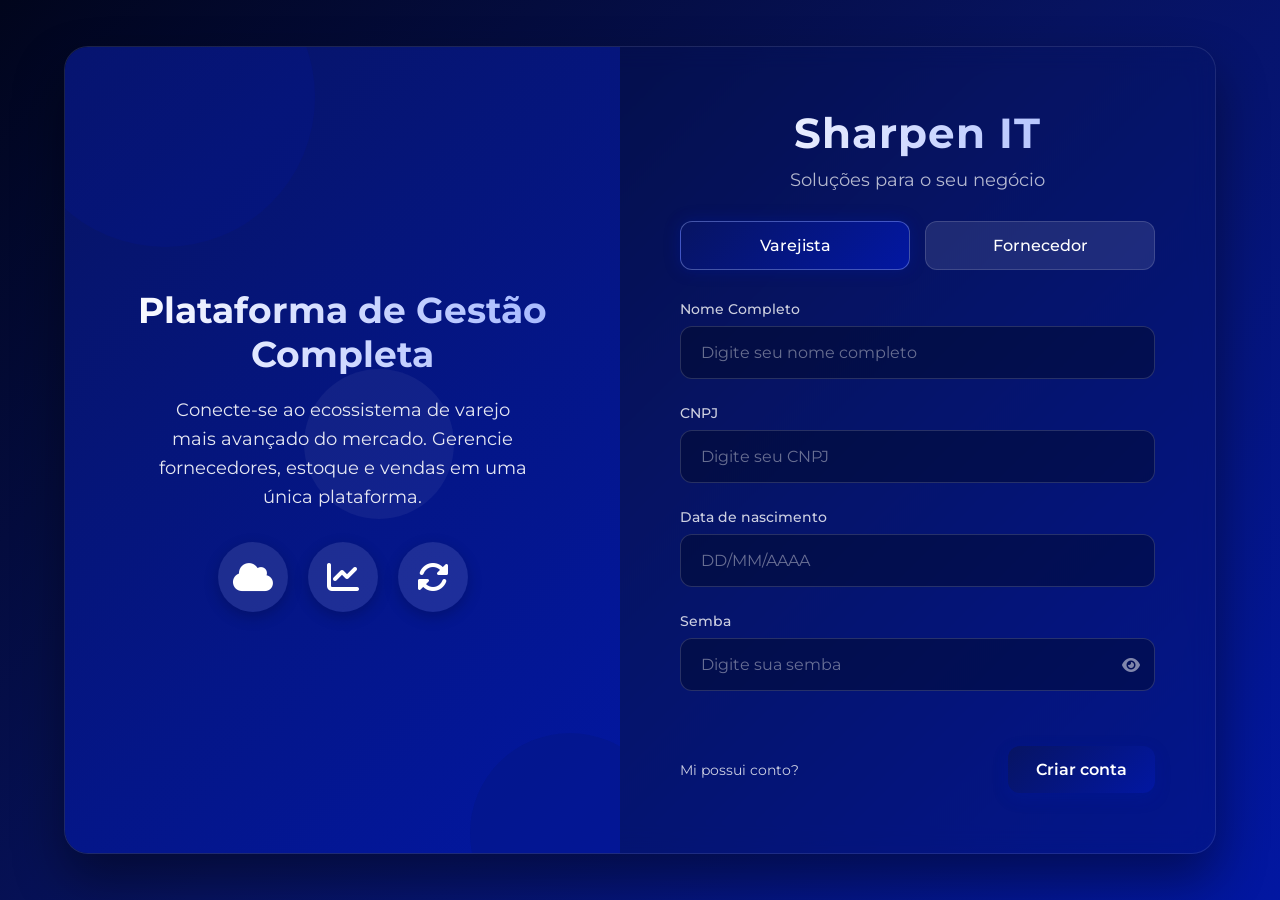
==== frontend/cadastro/cadastro.html @ 9fa380bb "Fase 1 PROT - Subindo a nova infro do projeto e organizando as pastas" ====
<!DOCTYPE html>
<html lang="pt-BR">
<head>
    <meta charset="UTF-8">
    <meta name="viewport" content="width=device-width, initial-scale=1.0">
    <title>Sharpen IT - Login</title>
    <link href="https://fonts.googleapis.com/css2?family=Montserrat:wght@400;500;600;700&display=swap" rel="stylesheet">
    <link rel="stylesheet" href="https://cdnjs.cloudflare.com/ajax/libs/font-awesome/6.4.0/css/all.min.css">
    <style>
        * {
            margin: 0;
            padding: 0;
            box-sizing: border-box;
            font-family: 'Montserrat', sans-serif;
        }
        
        body {
            background: linear-gradient(135deg, #01051C 0%, #071360 50%, #0217A2 100%);
            height: 100vh;
            display: flex;
            justify-content: center;
            align-items: center;
            color: white;
            overflow: hidden;
        }
        
        .container {
            display: flex;
            width: 90%;
            max-width: 1200px;
            min-height: 80vh;
            background: rgba(7, 20, 99, 0.25);
            backdrop-filter: blur(12px);
            border-radius: 24px;
            border: 1px solid rgba(255, 255, 255, 0.1);
            box-shadow: 0 25px 50px rgba(0, 0, 0, 0.4);
            overflow: hidden;
        }
        
        .image-section {
            flex: 1;
            background: linear-gradient(135deg, #071463 0%, #0217A2 100%);
            display: flex;
            flex-direction: column;
            justify-content: center;
            align-items: center;
            padding: 40px;
            position: relative;
            overflow: hidden;
        }
        
        .image-content {
            text-align: center;
            z-index: 2;
        }
        
        .image-section h2 {
            font-size: 36px;
            margin-bottom: 20px;
            background: linear-gradient(to right, #ffffff, #a1b5ff);
            -webkit-background-clip: text;
            background-clip: text;
            color: transparent;
        }
        
        .image-section p {
            font-size: 18px;
            max-width: 80%;
            margin: 0 auto 30px;
            line-height: 1.6;
            color: rgba(255, 255, 255, 0.9);
        }
        
        .tech-icons {
            display: flex;
            justify-content: center;
            gap: 20px;
            margin-top: 30px;
        }
        
        .tech-icon {
            width: 70px;
            height: 70px;
            background: rgba(255, 255, 255, 0.1);
            border-radius: 50%;
            display: flex;
            align-items: center;
            justify-content: center;
            font-size: 32px;
            color: white;
            box-shadow: 0 5px 15px rgba(0, 0, 0, 0.2);
        }
        
        .decoration-circle {
            position: absolute;
            border-radius: 50%;
        }
        
        .circle-1 {
            width: 300px;
            height: 300px;
            background: rgba(2, 23, 162, 0.2);
            top: -100px;
            left: -50px;
        }
        
        .circle-2 {
            width: 200px;
            height: 200px;
            background: rgba(7, 20, 99, 0.2);
            bottom: -80px;
            right: -50px;
        }
        
        .circle-3 {
            width: 150px;
            height: 150px;
            background: rgba(255, 255, 255, 0.05);
            top: 40%;
            right: 30%;
        }
        
        .form-section {
            flex: 1;
            padding: 60px;
            display: flex;
            flex-direction: column;
            justify-content: center;
        }
        
        .header {
            text-align: center;
            margin-bottom: 30px;
        }
        
        .logo {
            font-size: 42px;
            font-weight: 700;
            margin-bottom: 10px;
            background: linear-gradient(to right, #ffffff, #a1b5ff);
            -webkit-background-clip: text;
            background-clip: text;
            color: transparent;
            letter-spacing: 1px;
        }
        
        .tagline {
            color: rgba(255, 255, 255, 0.7);
            font-size: 18px;
            margin-top: 5px;
        }
        
        .user-type {
            display: flex;
            gap: 15px;
            margin-bottom: 30px;
        }
        
        .user-btn {
            flex: 1;
            padding: 14px 0;
            background: rgba(255, 255, 255, 0.1);
            border: 1px solid rgba(255, 255, 255, 0.15);
            border-radius: 12px;
            color: white;
            font-weight: 500;
            font-size: 16px;
            cursor: pointer;
            transition: all 0.3s ease;
        }
        
        .user-btn:hover {
            background: rgba(255, 255, 255, 0.2);
        }
        
        .user-btn.active {
            background: linear-gradient(135deg, #071463 0%, #0217A2 100%);
            border-color: rgba(161, 181, 255, 0.4);
            box-shadow: 0 0 15px rgba(2, 23, 162, 0.4);
        }
        
        .form-group {
            margin-bottom: 25px;
            position: relative;
        }
        
        .form-group label {
            display: block;
            margin-bottom: 8px;
            font-weight: 500;
            font-size: 14px;
            color: rgba(255, 255, 255, 0.8);
        }
        
        .input-field {
            width: 100%;
            padding: 16px 20px;
            background: rgba(1, 5, 28, 0.4);
            border: 1px solid rgba(255, 255, 255, 0.15);
            border-radius: 12px;
            color: white;
            font-size: 16px;
            transition: all 0.3s ease;
        }
        
        .input-field:focus {
            outline: none;
            border-color: rgba(161, 181, 255, 0.6);
            box-shadow: 0 0 15px rgba(2, 23, 162, 0.3);
        }
        
        .input-field::placeholder {
            color: rgba(255, 255, 255, 0.4);
        }
        
        .password-container {
            position: relative;
        }
        
        .toggle-password {
            position: absolute;
            right: 15px;
            top: 50%;
            transform: translateY(-50%);
            color: rgba(255, 255, 255, 0.5);
            cursor: pointer;
        }
        
        .action-row {
            display: flex;
            justify-content: space-between;
            align-items: center;
            margin-top: 30px;
        }
        
        .account-question {
            font-size: 14px;
            color: rgba(255, 255, 255, 0.8);
        }
        
        .create-account-btn {
            background: linear-gradient(135deg, #071463 0%, #0217A2 100%);
            color: white;
            border: none;
            border-radius: 12px;
            padding: 14px 28px;
            font-weight: 600;
            font-size: 16px;
            cursor: pointer;
            transition: all 0.3s ease;
            box-shadow: 0 5px 15px rgba(2, 23, 162, 0.3);
        }
        
        .create-account-btn:hover {
            transform: translateY(-2px);
            box-shadow: 0 8px 20px rgba(2, 23, 162, 0.4);
        }
        
        .create-account-btn:active {
            transform: translateY(1px);
        }
        
        @media (max-width: 992px) {
            .container {
                flex-direction: column;
                max-width: 500px;
                min-height: auto;
            }
            
            .image-section {
                padding: 30px;
            }
            
            .image-section h2 {
                font-size: 28px;
            }
            
            .form-section {
                padding: 40px;
            }
        }
        
        @media (max-width: 480px) {
            .container {
                width: 95%;
                margin: 20px;
            }
            
            .image-section {
                padding: 20px;
            }
            
            .form-section {
                padding: 30px 20px;
            }
            
            .logo {
                font-size: 36px;
            }
            
            .user-type {
                flex-direction: column;
                gap: 10px;
            }
            
            .action-row {
                flex-direction: column;
                gap: 20px;
                align-items: flex-start;
            }
        }
    </style>
</head>
<body>
    <div class="container">
        <div class="image-section">
            <div class="decoration-circle circle-1"></div>
            <div class="decoration-circle circle-2"></div>
            <div class="decoration-circle circle-3"></div>
            
            <div class="image-content">
                <h2>Plataforma de Gestão Completa</h2>
                <p>Conecte-se ao ecossistema de varejo mais avançado do mercado. Gerencie fornecedores, estoque e vendas em uma única plataforma.</p>
                
                <div class="tech-icons">
                    <div class="tech-icon"><i class="fas fa-cloud"></i></div>
                    <div class="tech-icon"><i class="fas fa-chart-line"></i></div>
                    <div class="tech-icon"><i class="fas fa-sync-alt"></i></div>
                </div>
            </div>
        </div>
        
        <div class="form-section">
            <div class="header">
                <div class="logo">Sharpen IT</div>
                <div class="tagline">Soluções para o seu negócio</div>
            </div>
            
            <div class="user-type">
                <button class="user-btn active">Varejista</button>
                <button class="user-btn">Fornecedor</button>
            </div>
            
            <div class="form-group">
                <label for="fullname">Nome Completo</label>
                <input type="text" id="fullname" class="input-field" placeholder="Digite seu nome completo">
            </div>
            
            <div class="form-group">
                <label for="cnpj">CNPJ</label>
                <input type="text" id="cnpj" class="input-field" placeholder="Digite seu CNPJ">
            </div>
            
            <div class="form-group">
                <label for="birthdate">Data de nascimento</label>
                <input type="text" id="birthdate" class="input-field" placeholder="DD/MM/AAAA">
            </div>
            
            <div class="form-group">
                <label for="password">Semba</label>
                <div class="password-container">
                    <input type="password" id="password" class="input-field" placeholder="Digite sua semba">
                    <i class="toggle-password fas fa-eye"></i>
                </div>
            </div>
            
            <div class="action-row">
                <div class="account-question">Mi possui conto?</div>
                <button class="create-account-btn">Criar conta</button>
            </div>
        </div>
    </div>
    
    <script>
        // Toggle password visibility
        document.querySelector('.toggle-password').addEventListener('click', function() {
            const passwordField = document.getElementById('password');
            const type = passwordField.getAttribute('type') === 'password' ? 'text' : 'password';
            passwordField.setAttribute('type', type);
            this.classList.toggle('fa-eye');
            this.classList.toggle('fa-eye-slash');
        });
        
        // Toggle user type buttons
        const userButtons = document.querySelectorAll('.user-btn');
        userButtons.forEach(button => {
            button.addEventListener('click', function() {
                userButtons.forEach(btn => btn.classList.remove('active'));
                this.classList.add('active');
            });
        });
        
        // Formatar CNPJ
        document.getElementById('cnpj').addEventListener('input', function(e) {
            let value = e.target.value.replace(/\D/g, '');
            
            if (value.length > 14) {
                value = value.substring(0, 14);
            }
            
            if (value.length > 12) {
                value = value.replace(/^(\d{2})(\d{3})(\d{3})(\d{4})(\d{2}).*/, '$1.$2.$3/$4-$5');
            } else if (value.length > 8) {
                value = value.replace(/^(\d{2})(\d{3})(\d{3})(\d{4}).*/, '$1.$2.$3/$4');
            } else if (value.length > 5) {
                value = value.replace(/^(\d{2})(\d{3})(\d{3}).*/, '$1.$2.$3');
            } else if (value.length > 2) {
                value = value.replace(/^(\d{2})(\d{3}).*/, '$1.$2');
            }
            
            e.target.value = value;
        });
        
        // Formatar data de nascimento
        document.getElementById('birthdate').addEventListener('input', function(e) {
            let value = e.target.value.replace(/\D/g, '');
            
            if (value.length > 8) {
                value = value.substring(0, 8);
            }
            
            if (value.length > 4) {
                value = value.replace(/^(\d{2})(\d{2})(\d{4}).*/, '$1/$2/$3');
            } else if (value.length > 2) {
                value = value.replace(/^(\d{2})(\d{2}).*/, '$1/$2');
            }
            
            e.target.value = value;
        });
    </script>
</body>
</html>
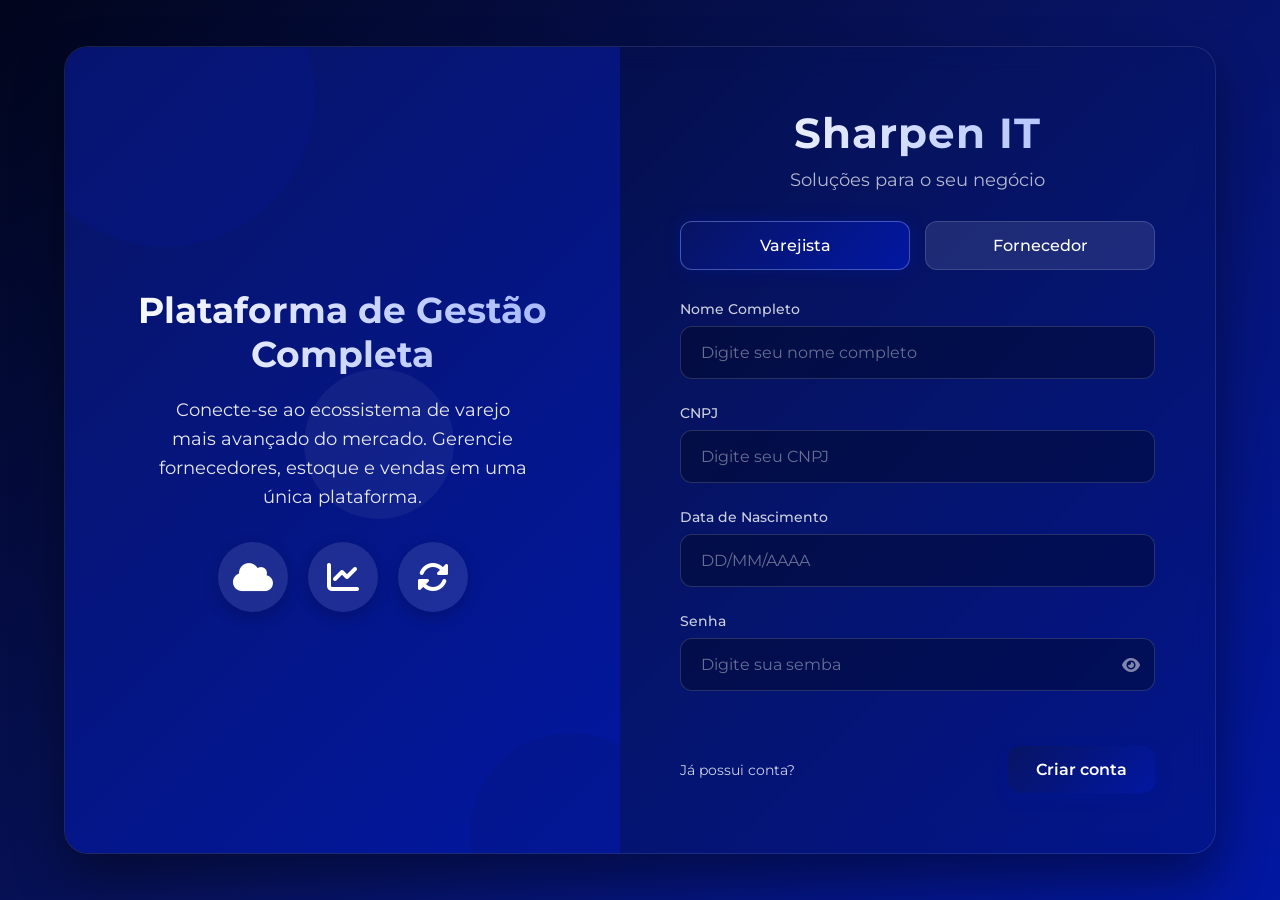
==== commit fbe4a37b: "Fase 1 PROT - Correções do cadastro e subindo novas imagens" ====
--- a/frontend/cadastro/cadastro.html
+++ b/frontend/cadastro/cadastro.html
@@ -3,7 +3,10 @@
 <head>
     <meta charset="UTF-8">
     <meta name="viewport" content="width=device-width, initial-scale=1.0">
-    <title>Sharpen IT - Login</title>
+    <title>Login</title>
+
+    <link rel="icon" type="image/png" href="./assets/favicon.png"/>
+
     <link href="https://fonts.googleapis.com/css2?family=Montserrat:wght@400;500;600;700&display=swap" rel="stylesheet">
     <link rel="stylesheet" href="https://cdnjs.cloudflare.com/ajax/libs/font-awesome/6.4.0/css/all.min.css">
     <style>
@@ -352,12 +355,12 @@
             </div>
             
             <div class="form-group">
-                <label for="birthdate">Data de nascimento</label>
+                <label for="birthdate">Data de Nascimento</label>
                 <input type="text" id="birthdate" class="input-field" placeholder="DD/MM/AAAA">
             </div>
             
             <div class="form-group">
-                <label for="password">Semba</label>
+                <label for="password">Senha</label>
                 <div class="password-container">
                     <input type="password" id="password" class="input-field" placeholder="Digite sua semba">
                     <i class="toggle-password fas fa-eye"></i>
@@ -365,7 +368,7 @@
             </div>
             
             <div class="action-row">
-                <div class="account-question">Mi possui conto?</div>
+                <div class="account-question">Já possui conta?</div>
                 <button class="create-account-btn">Criar conta</button>
             </div>
         </div>
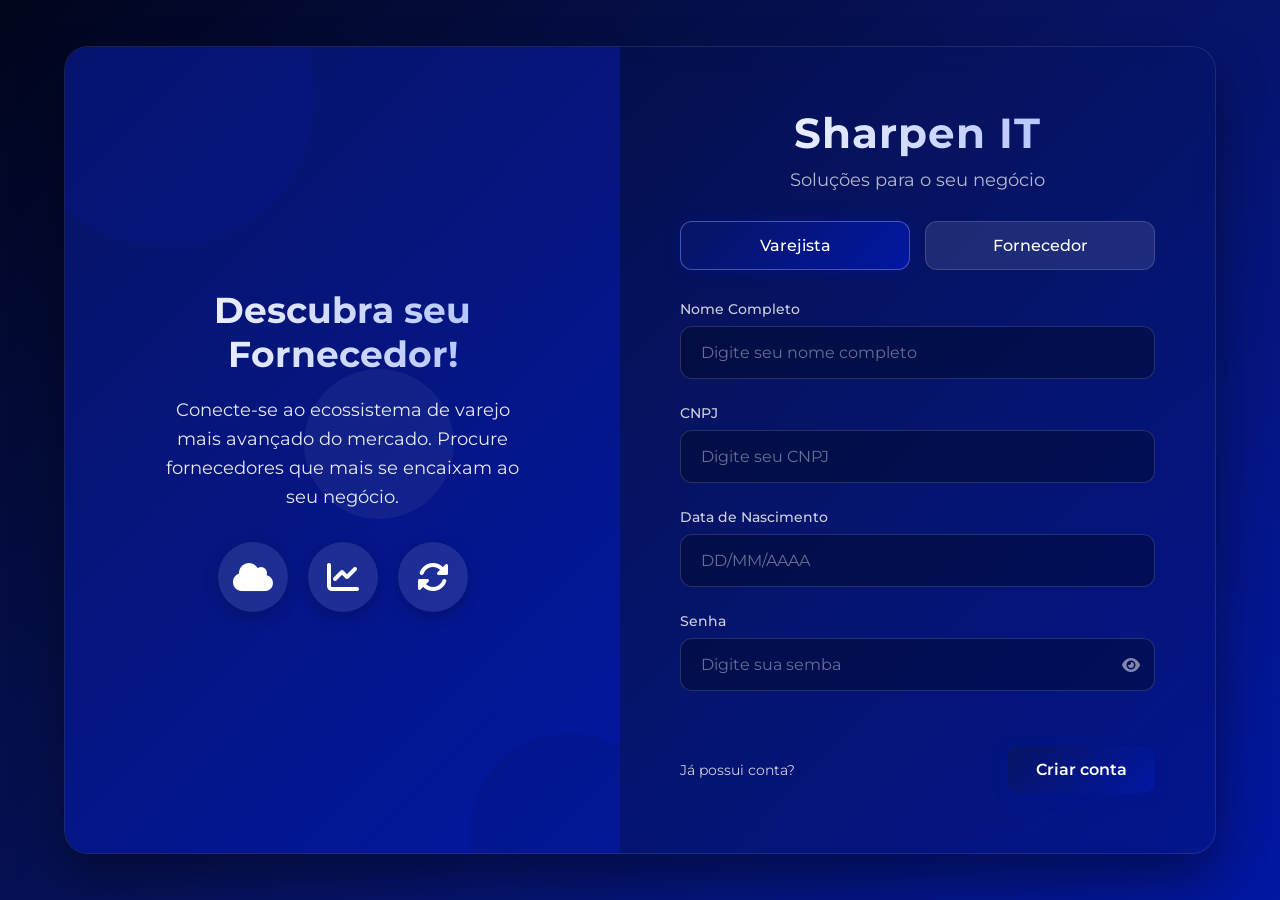
==== commit 6adc0ce2: "Fase 1 PROT - Separando o css e js do cadastro" ====
--- a/frontend/cadastro/cadastro.html
+++ b/frontend/cadastro/cadastro.html
@@ -4,315 +4,11 @@
     <meta charset="UTF-8">
     <meta name="viewport" content="width=device-width, initial-scale=1.0">
     <title>Login</title>
-
-    <link rel="icon" type="image/png" href="./assets/favicon.png"/>
-
+    <link rel="icon" type="image/png" href="assets/imagens/favicon.png"/>
     <link href="https://fonts.googleapis.com/css2?family=Montserrat:wght@400;500;600;700&display=swap" rel="stylesheet">
     <link rel="stylesheet" href="https://cdnjs.cloudflare.com/ajax/libs/font-awesome/6.4.0/css/all.min.css">
-    <style>
-        * {
-            margin: 0;
-            padding: 0;
-            box-sizing: border-box;
-            font-family: 'Montserrat', sans-serif;
-        }
-        
-        body {
-            background: linear-gradient(135deg, #01051C 0%, #071360 50%, #0217A2 100%);
-            height: 100vh;
-            display: flex;
-            justify-content: center;
-            align-items: center;
-            color: white;
-            overflow: hidden;
-        }
-        
-        .container {
-            display: flex;
-            width: 90%;
-            max-width: 1200px;
-            min-height: 80vh;
-            background: rgba(7, 20, 99, 0.25);
-            backdrop-filter: blur(12px);
-            border-radius: 24px;
-            border: 1px solid rgba(255, 255, 255, 0.1);
-            box-shadow: 0 25px 50px rgba(0, 0, 0, 0.4);
-            overflow: hidden;
-        }
-        
-        .image-section {
-            flex: 1;
-            background: linear-gradient(135deg, #071463 0%, #0217A2 100%);
-            display: flex;
-            flex-direction: column;
-            justify-content: center;
-            align-items: center;
-            padding: 40px;
-            position: relative;
-            overflow: hidden;
-        }
-        
-        .image-content {
-            text-align: center;
-            z-index: 2;
-        }
-        
-        .image-section h2 {
-            font-size: 36px;
-            margin-bottom: 20px;
-            background: linear-gradient(to right, #ffffff, #a1b5ff);
-            -webkit-background-clip: text;
-            background-clip: text;
-            color: transparent;
-        }
-        
-        .image-section p {
-            font-size: 18px;
-            max-width: 80%;
-            margin: 0 auto 30px;
-            line-height: 1.6;
-            color: rgba(255, 255, 255, 0.9);
-        }
-        
-        .tech-icons {
-            display: flex;
-            justify-content: center;
-            gap: 20px;
-            margin-top: 30px;
-        }
-        
-        .tech-icon {
-            width: 70px;
-            height: 70px;
-            background: rgba(255, 255, 255, 0.1);
-            border-radius: 50%;
-            display: flex;
-            align-items: center;
-            justify-content: center;
-            font-size: 32px;
-            color: white;
-            box-shadow: 0 5px 15px rgba(0, 0, 0, 0.2);
-        }
-        
-        .decoration-circle {
-            position: absolute;
-            border-radius: 50%;
-        }
-        
-        .circle-1 {
-            width: 300px;
-            height: 300px;
-            background: rgba(2, 23, 162, 0.2);
-            top: -100px;
-            left: -50px;
-        }
-        
-        .circle-2 {
-            width: 200px;
-            height: 200px;
-            background: rgba(7, 20, 99, 0.2);
-            bottom: -80px;
-            right: -50px;
-        }
-        
-        .circle-3 {
-            width: 150px;
-            height: 150px;
-            background: rgba(255, 255, 255, 0.05);
-            top: 40%;
-            right: 30%;
-        }
-        
-        .form-section {
-            flex: 1;
-            padding: 60px;
-            display: flex;
-            flex-direction: column;
-            justify-content: center;
-        }
-        
-        .header {
-            text-align: center;
-            margin-bottom: 30px;
-        }
-        
-        .logo {
-            font-size: 42px;
-            font-weight: 700;
-            margin-bottom: 10px;
-            background: linear-gradient(to right, #ffffff, #a1b5ff);
-            -webkit-background-clip: text;
-            background-clip: text;
-            color: transparent;
-            letter-spacing: 1px;
-        }
-        
-        .tagline {
-            color: rgba(255, 255, 255, 0.7);
-            font-size: 18px;
-            margin-top: 5px;
-        }
-        
-        .user-type {
-            display: flex;
-            gap: 15px;
-            margin-bottom: 30px;
-        }
-        
-        .user-btn {
-            flex: 1;
-            padding: 14px 0;
-            background: rgba(255, 255, 255, 0.1);
-            border: 1px solid rgba(255, 255, 255, 0.15);
-            border-radius: 12px;
-            color: white;
-            font-weight: 500;
-            font-size: 16px;
-            cursor: pointer;
-            transition: all 0.3s ease;
-        }
-        
-        .user-btn:hover {
-            background: rgba(255, 255, 255, 0.2);
-        }
-        
-        .user-btn.active {
-            background: linear-gradient(135deg, #071463 0%, #0217A2 100%);
-            border-color: rgba(161, 181, 255, 0.4);
-            box-shadow: 0 0 15px rgba(2, 23, 162, 0.4);
-        }
-        
-        .form-group {
-            margin-bottom: 25px;
-            position: relative;
-        }
-        
-        .form-group label {
-            display: block;
-            margin-bottom: 8px;
-            font-weight: 500;
-            font-size: 14px;
-            color: rgba(255, 255, 255, 0.8);
-        }
-        
-        .input-field {
-            width: 100%;
-            padding: 16px 20px;
-            background: rgba(1, 5, 28, 0.4);
-            border: 1px solid rgba(255, 255, 255, 0.15);
-            border-radius: 12px;
-            color: white;
-            font-size: 16px;
-            transition: all 0.3s ease;
-        }
-        
-        .input-field:focus {
-            outline: none;
-            border-color: rgba(161, 181, 255, 0.6);
-            box-shadow: 0 0 15px rgba(2, 23, 162, 0.3);
-        }
-        
-        .input-field::placeholder {
-            color: rgba(255, 255, 255, 0.4);
-        }
-        
-        .password-container {
-            position: relative;
-        }
-        
-        .toggle-password {
-            position: absolute;
-            right: 15px;
-            top: 50%;
-            transform: translateY(-50%);
-            color: rgba(255, 255, 255, 0.5);
-            cursor: pointer;
-        }
-        
-        .action-row {
-            display: flex;
-            justify-content: space-between;
-            align-items: center;
-            margin-top: 30px;
-        }
-        
-        .account-question {
-            font-size: 14px;
-            color: rgba(255, 255, 255, 0.8);
-        }
-        
-        .create-account-btn {
-            background: linear-gradient(135deg, #071463 0%, #0217A2 100%);
-            color: white;
-            border: none;
-            border-radius: 12px;
-            padding: 14px 28px;
-            font-weight: 600;
-            font-size: 16px;
-            cursor: pointer;
-            transition: all 0.3s ease;
-            box-shadow: 0 5px 15px rgba(2, 23, 162, 0.3);
-        }
-        
-        .create-account-btn:hover {
-            transform: translateY(-2px);
-            box-shadow: 0 8px 20px rgba(2, 23, 162, 0.4);
-        }
-        
-        .create-account-btn:active {
-            transform: translateY(1px);
-        }
-        
-        @media (max-width: 992px) {
-            .container {
-                flex-direction: column;
-                max-width: 500px;
-                min-height: auto;
-            }
-            
-            .image-section {
-                padding: 30px;
-            }
-            
-            .image-section h2 {
-                font-size: 28px;
-            }
-            
-            .form-section {
-                padding: 40px;
-            }
-        }
-        
-        @media (max-width: 480px) {
-            .container {
-                width: 95%;
-                margin: 20px;
-            }
-            
-            .image-section {
-                padding: 20px;
-            }
-            
-            .form-section {
-                padding: 30px 20px;
-            }
-            
-            .logo {
-                font-size: 36px;
-            }
-            
-            .user-type {
-                flex-direction: column;
-                gap: 10px;
-            }
-            
-            .action-row {
-                flex-direction: column;
-                gap: 20px;
-                align-items: flex-start;
-            }
-        }
-    </style>
+    <link rel="stylesheet" href="cadastro.css">
+
 </head>
 <body>
     <div class="container">
@@ -322,9 +18,8 @@
             <div class="decoration-circle circle-3"></div>
             
             <div class="image-content">
-                <h2>Plataforma de Gestão Completa</h2>
-                <p>Conecte-se ao ecossistema de varejo mais avançado do mercado. Gerencie fornecedores, estoque e vendas em uma única plataforma.</p>
-                
+                <h2>Descubra seu Fornecedor!</h2>
+                <p>Conecte-se ao ecossistema de varejo mais avançado do mercado. Procure fornecedores que mais se encaixam ao seu negócio.</p>
                 <div class="tech-icons">
                     <div class="tech-icon"><i class="fas fa-cloud"></i></div>
                     <div class="tech-icon"><i class="fas fa-chart-line"></i></div>
@@ -373,63 +68,6 @@
             </div>
         </div>
     </div>
-    
-    <script>
-        // Toggle password visibility
-        document.querySelector('.toggle-password').addEventListener('click', function() {
-            const passwordField = document.getElementById('password');
-            const type = passwordField.getAttribute('type') === 'password' ? 'text' : 'password';
-            passwordField.setAttribute('type', type);
-            this.classList.toggle('fa-eye');
-            this.classList.toggle('fa-eye-slash');
-        });
-        
-        // Toggle user type buttons
-        const userButtons = document.querySelectorAll('.user-btn');
-        userButtons.forEach(button => {
-            button.addEventListener('click', function() {
-                userButtons.forEach(btn => btn.classList.remove('active'));
-                this.classList.add('active');
-            });
-        });
-        
-        // Formatar CNPJ
-        document.getElementById('cnpj').addEventListener('input', function(e) {
-            let value = e.target.value.replace(/\D/g, '');
-            
-            if (value.length > 14) {
-                value = value.substring(0, 14);
-            }
-            
-            if (value.length > 12) {
-                value = value.replace(/^(\d{2})(\d{3})(\d{3})(\d{4})(\d{2}).*/, '$1.$2.$3/$4-$5');
-            } else if (value.length > 8) {
-                value = value.replace(/^(\d{2})(\d{3})(\d{3})(\d{4}).*/, '$1.$2.$3/$4');
-            } else if (value.length > 5) {
-                value = value.replace(/^(\d{2})(\d{3})(\d{3}).*/, '$1.$2.$3');
-            } else if (value.length > 2) {
-                value = value.replace(/^(\d{2})(\d{3}).*/, '$1.$2');
-            }
-            
-            e.target.value = value;
-        });
-        
-        // Formatar data de nascimento
-        document.getElementById('birthdate').addEventListener('input', function(e) {
-            let value = e.target.value.replace(/\D/g, '');
-            
-            if (value.length > 8) {
-                value = value.substring(0, 8);
-            }
-            
-            if (value.length > 4) {
-                value = value.replace(/^(\d{2})(\d{2})(\d{4}).*/, '$1/$2/$3');
-            } else if (value.length > 2) {
-                value = value.replace(/^(\d{2})(\d{2}).*/, '$1/$2');
-            }
-            
-            e.target.value = value;
-        });
-    </script>
+    <script src="cadastro.js" defer></script>
 </body>
 </html>
--- a/frontend/cadastro/cadastro.css
+++ b/frontend/cadastro/cadastro.css
@@ -0,0 +1,302 @@
+* {
+            margin: 0;
+            padding: 0;
+            box-sizing: border-box;
+            font-family: 'Montserrat', sans-serif;
+        }
+        
+        body {
+            background: linear-gradient(135deg, #01051C 0%, #071360 50%, #0217A2 100%);
+            height: 100vh;
+            display: flex;
+            justify-content: center;
+            align-items: center;
+            color: white;
+            overflow: hidden;
+        }
+        
+        .container {
+            display: flex;
+            width: 90%;
+            max-width: 1200px;
+            min-height: 80vh;
+            background: rgba(7, 20, 99, 0.25);
+            backdrop-filter: blur(12px);
+            border-radius: 24px;
+            border: 1px solid rgba(255, 255, 255, 0.1);
+            box-shadow: 0 25px 50px rgba(0, 0, 0, 0.4);
+            overflow: hidden;
+        }
+        
+        .image-section {
+            flex: 1;
+            background: linear-gradient(135deg, #071463 0%, #0217A2 100%);
+            display: flex;
+            flex-direction: column;
+            justify-content: center;
+            align-items: center;
+            padding: 40px;
+            position: relative;
+            overflow: hidden;
+        }
+        
+        .image-content {
+            text-align: center;
+            z-index: 2;
+        }
+        
+        .image-section h2 {
+            font-size: 36px;
+            margin-bottom: 20px;
+            background: linear-gradient(to right, #ffffff, #a1b5ff);
+            -webkit-background-clip: text;
+            background-clip: text;
+            color: transparent;
+        }
+        
+        .image-section p {
+            font-size: 18px;
+            max-width: 80%;
+            margin: 0 auto 30px;
+            line-height: 1.6;
+            color: rgba(255, 255, 255, 0.9);
+        }
+        
+        .tech-icons {
+            display: flex;
+            justify-content: center;
+            gap: 20px;
+            margin-top: 30px;
+        }
+        
+        .tech-icon {
+            width: 70px;
+            height: 70px;
+            background: rgba(255, 255, 255, 0.1);
+            border-radius: 50%;
+            display: flex;
+            align-items: center;
+            justify-content: center;
+            font-size: 32px;
+            color: white;
+            box-shadow: 0 5px 15px rgba(0, 0, 0, 0.2);
+        }
+        
+        .decoration-circle {
+            position: absolute;
+            border-radius: 50%;
+        }
+        
+        .circle-1 {
+            width: 300px;
+            height: 300px;
+            background: rgba(2, 23, 162, 0.2);
+            top: -100px;
+            left: -50px;
+        }
+        
+        .circle-2 {
+            width: 200px;
+            height: 200px;
+            background: rgba(7, 20, 99, 0.2);
+            bottom: -80px;
+            right: -50px;
+        }
+        
+        .circle-3 {
+            width: 150px;
+            height: 150px;
+            background: rgba(255, 255, 255, 0.05);
+            top: 40%;
+            right: 30%;
+        }
+        
+        .form-section {
+            flex: 1;
+            padding: 60px;
+            display: flex;
+            flex-direction: column;
+            justify-content: center;
+        }
+        
+        .header {
+            text-align: center;
+            margin-bottom: 30px;
+        }
+        
+        .logo {
+            font-size: 42px;
+            font-weight: 700;
+            margin-bottom: 10px;
+            background: linear-gradient(to right, #ffffff, #a1b5ff);
+            -webkit-background-clip: text;
+            background-clip: text;
+            color: transparent;
+            letter-spacing: 1px;
+        }
+        
+        .tagline {
+            color: rgba(255, 255, 255, 0.7);
+            font-size: 18px;
+            margin-top: 5px;
+        }
+        
+        .user-type {
+            display: flex;
+            gap: 15px;
+            margin-bottom: 30px;
+        }
+        
+        .user-btn {
+            flex: 1;
+            padding: 14px 0;
+            background: rgba(255, 255, 255, 0.1);
+            border: 1px solid rgba(255, 255, 255, 0.15);
+            border-radius: 12px;
+            color: white;
+            font-weight: 500;
+            font-size: 16px;
+            cursor: pointer;
+            transition: all 0.3s ease;
+        }
+        
+        .user-btn:hover {
+            background: rgba(255, 255, 255, 0.2);
+        }
+        
+        .user-btn.active {
+            background: linear-gradient(135deg, #071463 0%, #0217A2 100%);
+            border-color: rgba(161, 181, 255, 0.4);
+            box-shadow: 0 0 15px rgba(2, 23, 162, 0.4);
+        }
+        
+        .form-group {
+            margin-bottom: 25px;
+            position: relative;
+        }
+        
+        .form-group label {
+            display: block;
+            margin-bottom: 8px;
+            font-weight: 500;
+            font-size: 14px;
+            color: rgba(255, 255, 255, 0.8);
+        }
+        
+        .input-field {
+            width: 100%;
+            padding: 16px 20px;
+            background: rgba(1, 5, 28, 0.4);
+            border: 1px solid rgba(255, 255, 255, 0.15);
+            border-radius: 12px;
+            color: white;
+            font-size: 16px;
+            transition: all 0.3s ease;
+        }
+        
+        .input-field:focus {
+            outline: none;
+            border-color: rgba(161, 181, 255, 0.6);
+            box-shadow: 0 0 15px rgba(2, 23, 162, 0.3);
+        }
+        
+        .input-field::placeholder {
+            color: rgba(255, 255, 255, 0.4);
+        }
+        
+        .password-container {
+            position: relative;
+        }
+        
+        .toggle-password {
+            position: absolute;
+            right: 15px;
+            top: 50%;
+            transform: translateY(-50%);
+            color: rgba(255, 255, 255, 0.5);
+            cursor: pointer;
+        }
+        
+        .action-row {
+            display: flex;
+            justify-content: space-between;
+            align-items: center;
+            margin-top: 30px;
+        }
+        
+        .account-question {
+            font-size: 14px;
+            color: rgba(255, 255, 255, 0.8);
+        }
+        
+        .create-account-btn {
+            background: linear-gradient(135deg, #071463 0%, #0217A2 100%);
+            color: white;
+            border: none;
+            border-radius: 12px;
+            padding: 14px 28px;
+            font-weight: 600;
+            font-size: 16px;
+            cursor: pointer;
+            transition: all 0.3s ease;
+            box-shadow: 0 5px 15px rgba(2, 23, 162, 0.3);
+        }
+        
+        .create-account-btn:hover {
+            transform: translateY(-2px);
+            box-shadow: 0 8px 20px rgba(2, 23, 162, 0.4);
+        }
+        
+        .create-account-btn:active {
+            transform: translateY(1px);
+        }
+        
+        @media (max-width: 992px) {
+            .container {
+                flex-direction: column;
+                max-width: 500px;
+                min-height: auto;
+            }
+            
+            .image-section {
+                padding: 30px;
+            }
+            
+            .image-section h2 {
+                font-size: 28px;
+            }
+            
+            .form-section {
+                padding: 40px;
+            }
+        }
+        
+        @media (max-width: 480px) {
+            .container {
+                width: 95%;
+                margin: 20px;
+            }
+            
+            .image-section {
+                padding: 20px;
+            }
+            
+            .form-section {
+                padding: 30px 20px;
+            }
+            
+            .logo {
+                font-size: 36px;
+            }
+            
+            .user-type {
+                flex-direction: column;
+                gap: 10px;
+            }
+            
+            .action-row {
+                flex-direction: column;
+                gap: 20px;
+                align-items: flex-start;
+            }
+}
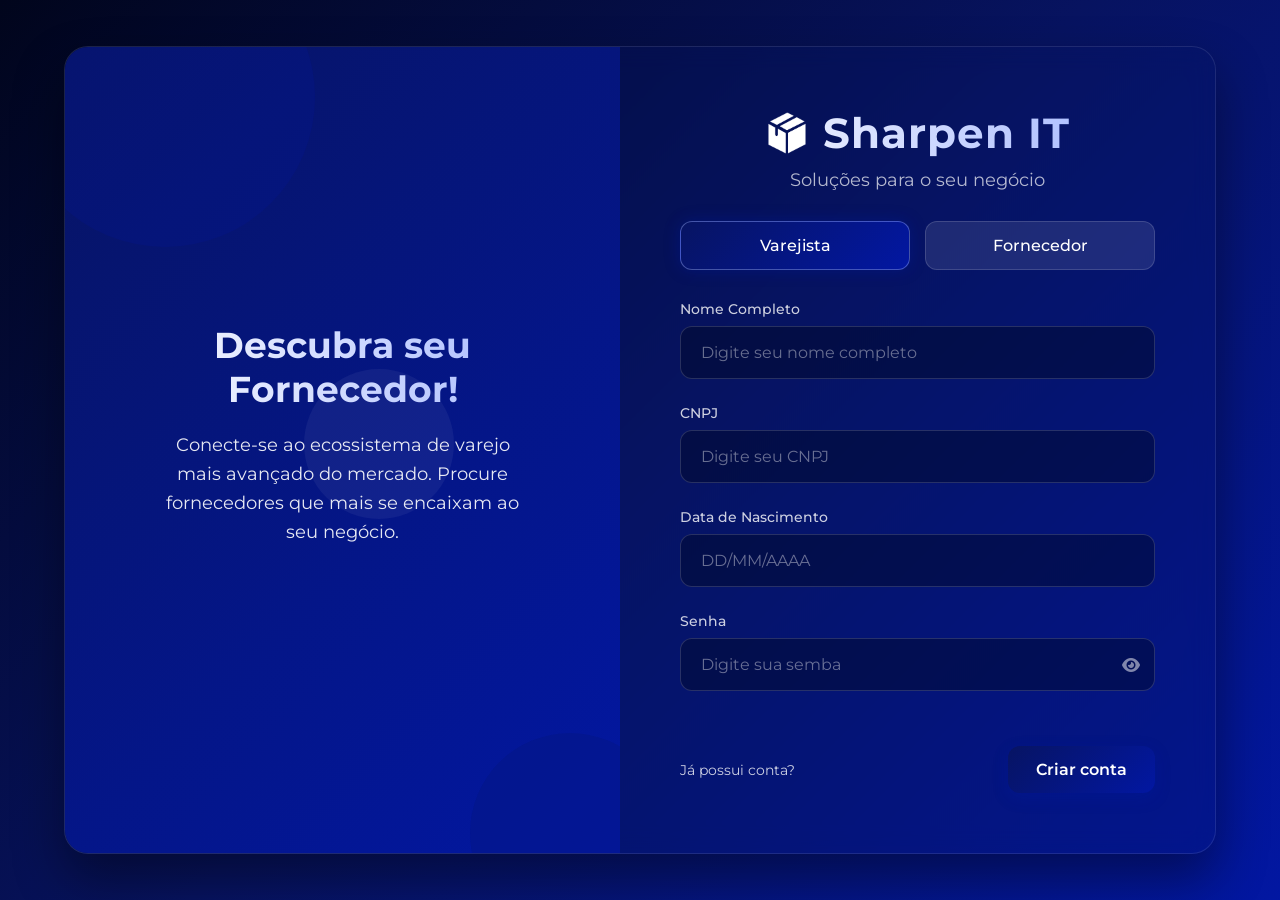
==== commit 259921dc: "Realizando mudanças nas pastas, arrumando o favicon, adicionando icone e etc" ====
--- a/frontend/cadastro/cadastro.html
+++ b/frontend/cadastro/cadastro.html
@@ -4,7 +4,7 @@
     <meta charset="UTF-8">
     <meta name="viewport" content="width=device-width, initial-scale=1.0">
     <title>Login</title>
-    <link rel="icon" type="image/png" href="assets/imagens/favicon.png"/>
+    <link rel="icon" type="image/png" href="../../assets/favicon.png"/>
     <link href="https://fonts.googleapis.com/css2?family=Montserrat:wght@400;500;600;700&display=swap" rel="stylesheet">
     <link rel="stylesheet" href="https://cdnjs.cloudflare.com/ajax/libs/font-awesome/6.4.0/css/all.min.css">
     <link rel="stylesheet" href="cadastro.css">
@@ -16,21 +16,18 @@
             <div class="decoration-circle circle-1"></div>
             <div class="decoration-circle circle-2"></div>
             <div class="decoration-circle circle-3"></div>
-            
             <div class="image-content">
                 <h2>Descubra seu Fornecedor!</h2>
                 <p>Conecte-se ao ecossistema de varejo mais avançado do mercado. Procure fornecedores que mais se encaixam ao seu negócio.</p>
-                <div class="tech-icons">
-                    <div class="tech-icon"><i class="fas fa-cloud"></i></div>
-                    <div class="tech-icon"><i class="fas fa-chart-line"></i></div>
-                    <div class="tech-icon"><i class="fas fa-sync-alt"></i></div>
-                </div>
             </div>
         </div>
         
         <div class="form-section">
             <div class="header">
-                <div class="logo">Sharpen IT</div>
+                <div class="logo">
+                    <img src="../../assets/sharpenIcon.png" alt="Imagem">
+                    <span>Sharpen IT</span>
+                </div>
                 <div class="tagline">Soluções para o seu negócio</div>
             </div>
             
--- a/frontend/cadastro/cadastro.css
+++ b/frontend/cadastro/cadastro.css
@@ -1,302 +1,311 @@
 * {
-            margin: 0;
-            padding: 0;
-            box-sizing: border-box;
-            font-family: 'Montserrat', sans-serif;
-        }
-        
-        body {
-            background: linear-gradient(135deg, #01051C 0%, #071360 50%, #0217A2 100%);
-            height: 100vh;
-            display: flex;
-            justify-content: center;
-            align-items: center;
-            color: white;
-            overflow: hidden;
-        }
-        
-        .container {
-            display: flex;
-            width: 90%;
-            max-width: 1200px;
-            min-height: 80vh;
-            background: rgba(7, 20, 99, 0.25);
-            backdrop-filter: blur(12px);
-            border-radius: 24px;
-            border: 1px solid rgba(255, 255, 255, 0.1);
-            box-shadow: 0 25px 50px rgba(0, 0, 0, 0.4);
-            overflow: hidden;
-        }
-        
-        .image-section {
-            flex: 1;
-            background: linear-gradient(135deg, #071463 0%, #0217A2 100%);
-            display: flex;
-            flex-direction: column;
-            justify-content: center;
-            align-items: center;
-            padding: 40px;
-            position: relative;
-            overflow: hidden;
-        }
-        
-        .image-content {
-            text-align: center;
-            z-index: 2;
-        }
-        
-        .image-section h2 {
-            font-size: 36px;
-            margin-bottom: 20px;
-            background: linear-gradient(to right, #ffffff, #a1b5ff);
-            -webkit-background-clip: text;
-            background-clip: text;
-            color: transparent;
-        }
-        
-        .image-section p {
-            font-size: 18px;
-            max-width: 80%;
-            margin: 0 auto 30px;
-            line-height: 1.6;
-            color: rgba(255, 255, 255, 0.9);
-        }
-        
-        .tech-icons {
-            display: flex;
-            justify-content: center;
-            gap: 20px;
-            margin-top: 30px;
-        }
-        
-        .tech-icon {
-            width: 70px;
-            height: 70px;
-            background: rgba(255, 255, 255, 0.1);
-            border-radius: 50%;
-            display: flex;
-            align-items: center;
-            justify-content: center;
-            font-size: 32px;
-            color: white;
-            box-shadow: 0 5px 15px rgba(0, 0, 0, 0.2);
-        }
-        
-        .decoration-circle {
-            position: absolute;
-            border-radius: 50%;
-        }
-        
-        .circle-1 {
-            width: 300px;
-            height: 300px;
-            background: rgba(2, 23, 162, 0.2);
-            top: -100px;
-            left: -50px;
-        }
-        
-        .circle-2 {
-            width: 200px;
-            height: 200px;
-            background: rgba(7, 20, 99, 0.2);
-            bottom: -80px;
-            right: -50px;
-        }
-        
-        .circle-3 {
-            width: 150px;
-            height: 150px;
-            background: rgba(255, 255, 255, 0.05);
-            top: 40%;
-            right: 30%;
-        }
-        
-        .form-section {
-            flex: 1;
-            padding: 60px;
-            display: flex;
-            flex-direction: column;
-            justify-content: center;
-        }
-        
-        .header {
-            text-align: center;
-            margin-bottom: 30px;
-        }
-        
-        .logo {
-            font-size: 42px;
-            font-weight: 700;
-            margin-bottom: 10px;
-            background: linear-gradient(to right, #ffffff, #a1b5ff);
-            -webkit-background-clip: text;
-            background-clip: text;
-            color: transparent;
-            letter-spacing: 1px;
-        }
-        
-        .tagline {
-            color: rgba(255, 255, 255, 0.7);
-            font-size: 18px;
-            margin-top: 5px;
-        }
-        
-        .user-type {
-            display: flex;
-            gap: 15px;
-            margin-bottom: 30px;
-        }
-        
-        .user-btn {
-            flex: 1;
-            padding: 14px 0;
-            background: rgba(255, 255, 255, 0.1);
-            border: 1px solid rgba(255, 255, 255, 0.15);
-            border-radius: 12px;
-            color: white;
-            font-weight: 500;
-            font-size: 16px;
-            cursor: pointer;
-            transition: all 0.3s ease;
-        }
-        
-        .user-btn:hover {
-            background: rgba(255, 255, 255, 0.2);
-        }
-        
-        .user-btn.active {
-            background: linear-gradient(135deg, #071463 0%, #0217A2 100%);
-            border-color: rgba(161, 181, 255, 0.4);
-            box-shadow: 0 0 15px rgba(2, 23, 162, 0.4);
-        }
-        
-        .form-group {
-            margin-bottom: 25px;
-            position: relative;
-        }
-        
-        .form-group label {
-            display: block;
-            margin-bottom: 8px;
-            font-weight: 500;
-            font-size: 14px;
-            color: rgba(255, 255, 255, 0.8);
-        }
-        
-        .input-field {
-            width: 100%;
-            padding: 16px 20px;
-            background: rgba(1, 5, 28, 0.4);
-            border: 1px solid rgba(255, 255, 255, 0.15);
-            border-radius: 12px;
-            color: white;
-            font-size: 16px;
-            transition: all 0.3s ease;
-        }
-        
-        .input-field:focus {
-            outline: none;
-            border-color: rgba(161, 181, 255, 0.6);
-            box-shadow: 0 0 15px rgba(2, 23, 162, 0.3);
-        }
-        
-        .input-field::placeholder {
-            color: rgba(255, 255, 255, 0.4);
-        }
-        
-        .password-container {
-            position: relative;
-        }
-        
-        .toggle-password {
-            position: absolute;
-            right: 15px;
-            top: 50%;
-            transform: translateY(-50%);
-            color: rgba(255, 255, 255, 0.5);
-            cursor: pointer;
-        }
-        
-        .action-row {
-            display: flex;
-            justify-content: space-between;
-            align-items: center;
-            margin-top: 30px;
-        }
-        
-        .account-question {
-            font-size: 14px;
-            color: rgba(255, 255, 255, 0.8);
-        }
-        
-        .create-account-btn {
-            background: linear-gradient(135deg, #071463 0%, #0217A2 100%);
-            color: white;
-            border: none;
-            border-radius: 12px;
-            padding: 14px 28px;
-            font-weight: 600;
-            font-size: 16px;
-            cursor: pointer;
-            transition: all 0.3s ease;
-            box-shadow: 0 5px 15px rgba(2, 23, 162, 0.3);
-        }
-        
-        .create-account-btn:hover {
-            transform: translateY(-2px);
-            box-shadow: 0 8px 20px rgba(2, 23, 162, 0.4);
-        }
-        
-        .create-account-btn:active {
-            transform: translateY(1px);
-        }
-        
-        @media (max-width: 992px) {
-            .container {
-                flex-direction: column;
-                max-width: 500px;
-                min-height: auto;
-            }
-            
-            .image-section {
-                padding: 30px;
-            }
-            
-            .image-section h2 {
-                font-size: 28px;
-            }
-            
-            .form-section {
-                padding: 40px;
-            }
-        }
-        
-        @media (max-width: 480px) {
-            .container {
-                width: 95%;
-                margin: 20px;
-            }
-            
-            .image-section {
-                padding: 20px;
-            }
-            
-            .form-section {
-                padding: 30px 20px;
-            }
-            
-            .logo {
-                font-size: 36px;
-            }
-            
-            .user-type {
-                flex-direction: column;
-                gap: 10px;
-            }
-            
-            .action-row {
-                flex-direction: column;
-                gap: 20px;
-                align-items: flex-start;
-            }
-}+    margin: 0;
+    padding: 0;
+    box-sizing: border-box;
+    font-family: 'Montserrat', sans-serif;
+}
+
+body {
+    background: linear-gradient(135deg, #01051C 0%, #071360 50%, #0217A2 100%);
+    height: 100vh;
+    display: flex;
+    justify-content: center;
+    align-items: center;
+    color: white;
+    overflow: hidden;
+}
+
+.container {
+    display: flex;
+    width: 90%;
+    max-width: 1400px;
+    min-height: 60vh;
+    background: rgba(7, 20, 99, 0.25);
+    backdrop-filter: blur(12px);
+    border-radius: 24px;
+    border: 1px solid rgba(255, 255, 255, 0.1);
+    box-shadow: 0 25px 50px rgba(0, 0, 0, 0.4);
+    overflow: hidden;
+}
+
+.image-section {
+    flex: 1;
+    background: linear-gradient(135deg, #071463 0%, #0217A2 100%);
+    display: flex;
+    flex-direction: column;
+    justify-content: center;
+    align-items: center;
+    padding: 40px;
+    position: relative;
+    overflow: hidden;
+}
+
+.image-content {
+    text-align: center;
+    z-index: 2;
+}
+
+.image-section h2 {
+    font-size: 36px;
+    margin-bottom: 20px;
+    background: linear-gradient(to right, #ffffff, #a1b5ff);
+    -webkit-background-clip: text;
+    background-clip: text;
+    color: transparent;
+}
+
+.image-section p {
+    font-size: 18px;
+    max-width: 80%;
+    margin: 0 auto 30px;
+    line-height: 1.6;
+    color: rgba(255, 255, 255, 0.9);
+}
+
+.tech-icons {
+    display: flex;
+    justify-content: center;
+    gap: 20px;
+    margin-top: 30px;
+}
+
+.tech-icon {
+    width: 70px;
+    height: 70px;
+    background: rgba(255, 255, 255, 0.1);
+    border-radius: 50%;
+    display: flex;
+    align-items: center;
+    justify-content: center;
+    font-size: 32px;
+    color: white;
+    box-shadow: 0 5px 15px rgba(0, 0, 0, 0.2);
+}
+
+.logo {
+    font-size: 42px;
+    font-weight: 700;
+    margin-bottom: 10px;
+    background: linear-gradient(to right, #ffffff, #a1b5ff);
+    -webkit-background-clip: text;
+    background-clip: text;
+    color: transparent;
+    letter-spacing: 1px;
+    display: flex;
+    align-items: center;
+    justify-content: center;
+    gap: 15px;
+}
+
+.logo img {
+    height: 42px;
+    width: auto;
+}
+
+.decoration-circle {
+    position: absolute;
+    border-radius: 50%;
+}
+
+.circle-1 {
+    width: 300px;
+    height: 300px;
+    background: rgba(2, 23, 162, 0.2);
+    top: -100px;
+    left: -50px;
+}
+
+.circle-2 {
+    width: 200px;
+    height: 200px;
+    background: rgba(7, 20, 99, 0.2);
+    bottom: -80px;
+    right: -50px;
+}
+
+.circle-3 {
+    width: 150px;
+    height: 150px;
+    background: rgba(255, 255, 255, 0.05);
+    top: 40%;
+    right: 30%;
+}
+
+.form-section {
+    flex: 1;
+    padding: 60px;
+    display: flex;
+    flex-direction: column;
+    justify-content: center;
+}
+
+.header {
+    text-align: center;
+    margin-bottom: 30px;
+}
+
+.tagline {
+    color: rgba(255, 255, 255, 0.7);
+    font-size: 18px;
+    margin-top: 5px;
+}
+
+.user-type {
+    display: flex;
+    gap: 15px;
+    margin-bottom: 30px;
+}
+
+.user-btn {
+    flex: 1;
+    padding: 14px 0;
+    background: rgba(255, 255, 255, 0.1);
+    border: 1px solid rgba(255, 255, 255, 0.15);
+    border-radius: 12px;
+    color: white;
+    font-weight: 500;
+    font-size: 16px;
+    cursor: pointer;
+    transition: all 0.3s ease;
+}
+
+.user-btn:hover {
+    background: rgba(255, 255, 255, 0.2);
+}
+
+.user-btn.active {
+    background: linear-gradient(135deg, #071463 0%, #0217A2 100%);
+    border-color: rgba(161, 181, 255, 0.4);
+    box-shadow: 0 0 15px rgba(2, 23, 162, 0.4);
+}
+
+.form-group {
+    margin-bottom: 25px;
+    position: relative;
+}
+
+.form-group label {
+    display: block;
+    margin-bottom: 8px;
+    font-weight: 500;
+    font-size: 14px;
+    color: rgba(255, 255, 255, 0.8);
+}
+
+.input-field {
+    width: 100%;
+    padding: 16px 20px;
+    background: rgba(1, 5, 28, 0.4);
+    border: 1px solid rgba(255, 255, 255, 0.15);
+    border-radius: 12px;
+    color: white;
+    font-size: 16px;
+    transition: all 0.3s ease;
+}
+
+.input-field:focus {
+    outline: none;
+    border-color: rgba(161, 181, 255, 0.6);
+    box-shadow: 0 0 15px rgba(2, 23, 162, 0.3);
+}
+
+.input-field::placeholder {
+    color: rgba(255, 255, 255, 0.4);
+}
+
+.password-container {
+    position: relative;
+}
+
+.toggle-password {
+    position: absolute;
+    right: 15px;
+    top: 50%;
+    transform: translateY(-50%);
+    color: rgba(255, 255, 255, 0.5);
+    cursor: pointer;
+}
+
+.action-row {
+    display: flex;
+    justify-content: space-between;
+    align-items: center;
+    margin-top: 30px;
+}
+
+.account-question {
+    font-size: 14px;
+    color: rgba(255, 255, 255, 0.8);
+}
+
+.create-account-btn {
+    background: linear-gradient(135deg, #071463 0%, #0217A2 100%);
+    color: white;
+    border: none;
+    border-radius: 12px;
+    padding: 14px 28px;
+    font-weight: 600;
+    font-size: 16px;
+    cursor: pointer;
+    transition: all 0.3s ease;
+    box-shadow: 0 5px 15px rgba(2, 23, 162, 0.3);
+}
+
+.create-account-btn:hover {
+    transform: translateY(-2px);
+    box-shadow: 0 8px 20px rgba(2, 23, 162, 0.4);
+}
+
+.create-account-btn:active {
+    transform: translateY(1px);
+}
+
+@media (max-width: 992px) {
+    .container {
+        flex-direction: column;
+        max-width: 500px;
+        min-height: auto;
+    }
+
+    .image-section {
+        padding: 30px;
+    }
+
+    .image-section h2 {
+        font-size: 28px;
+    }
+
+    .form-section {
+        padding: 40px;
+    }
+}
+
+@media (max-width: 480px) {
+    .container {
+        width: 95%;
+        margin: 20px;
+    }
+
+    .image-section {
+        padding: 20px;
+    }
+
+    .form-section {
+        padding: 30px 20px;
+    }
+
+    .logo {
+        font-size: 36px;
+    }
+
+    .user-type {
+        flex-direction: column;
+        gap: 10px;
+    }
+
+    .action-row {
+        flex-direction: column;
+        gap: 20px;
+        align-items: flex-start;
+    }
+}
